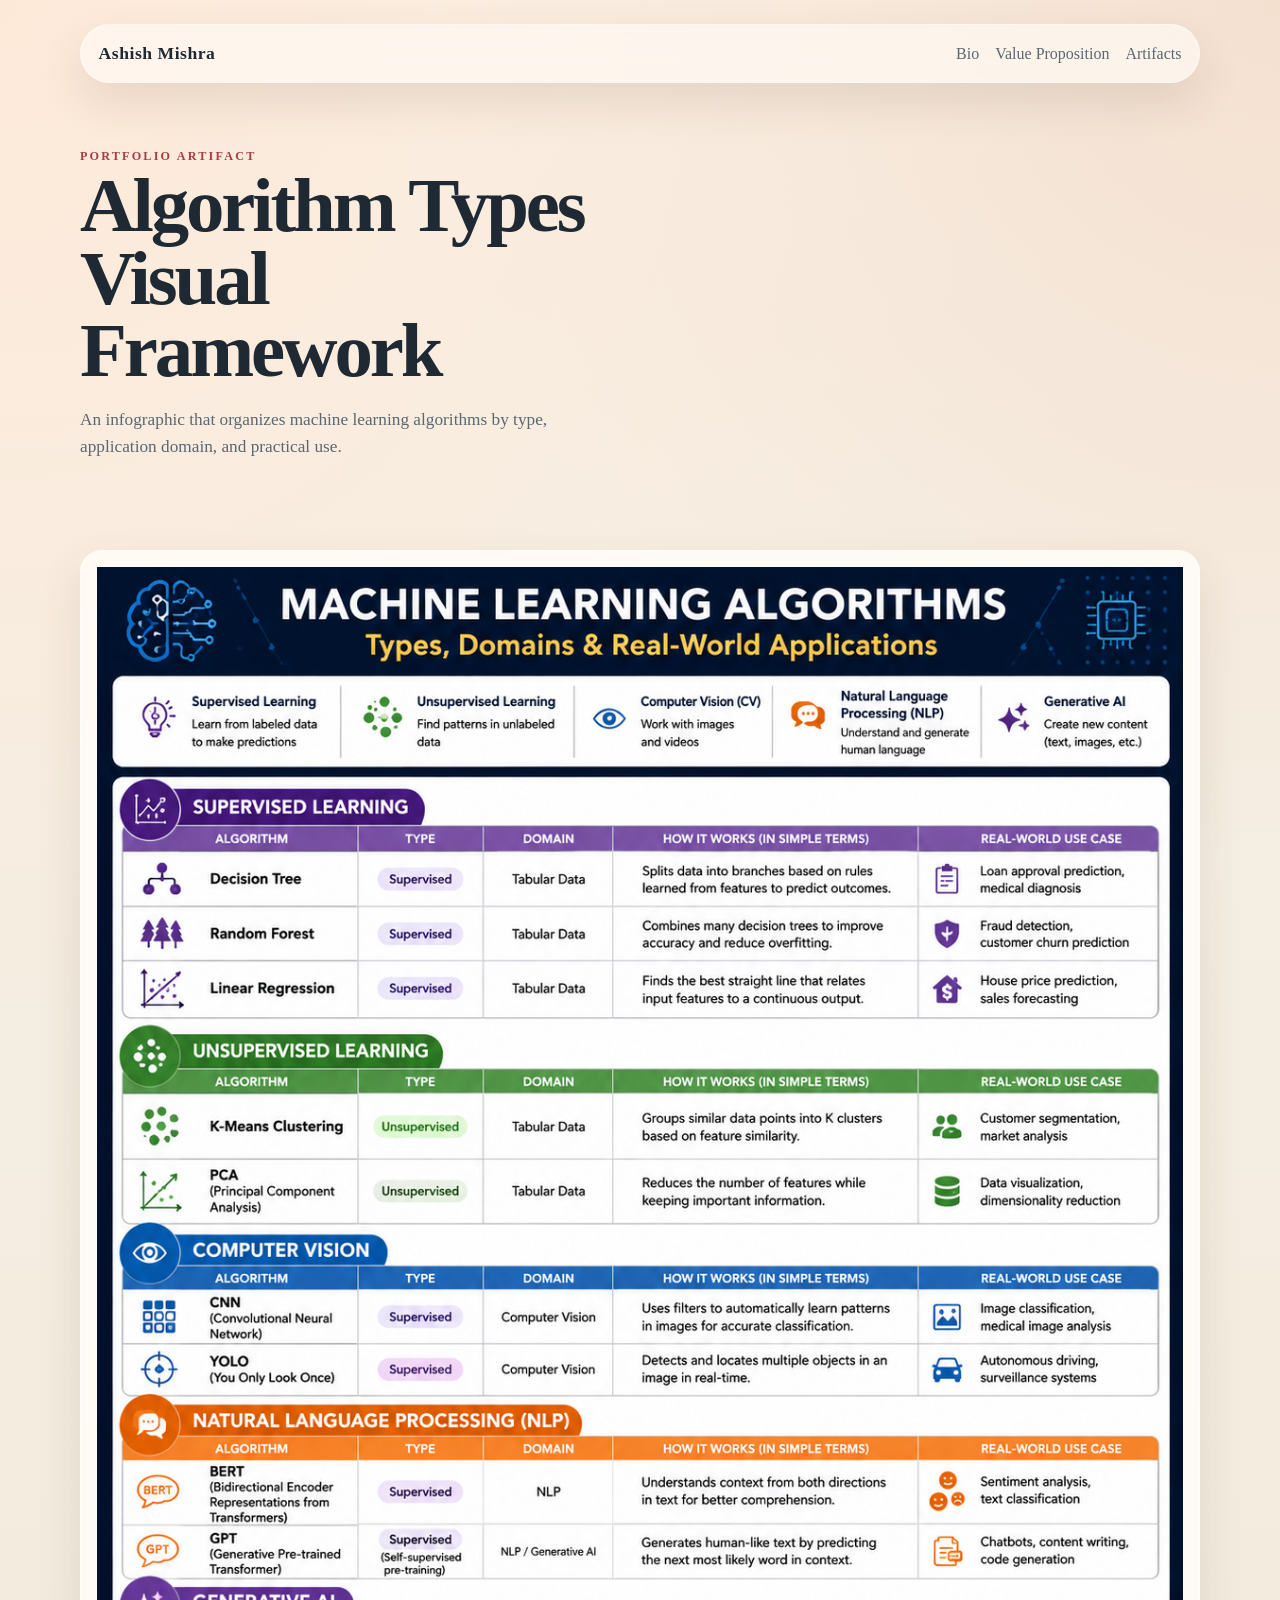
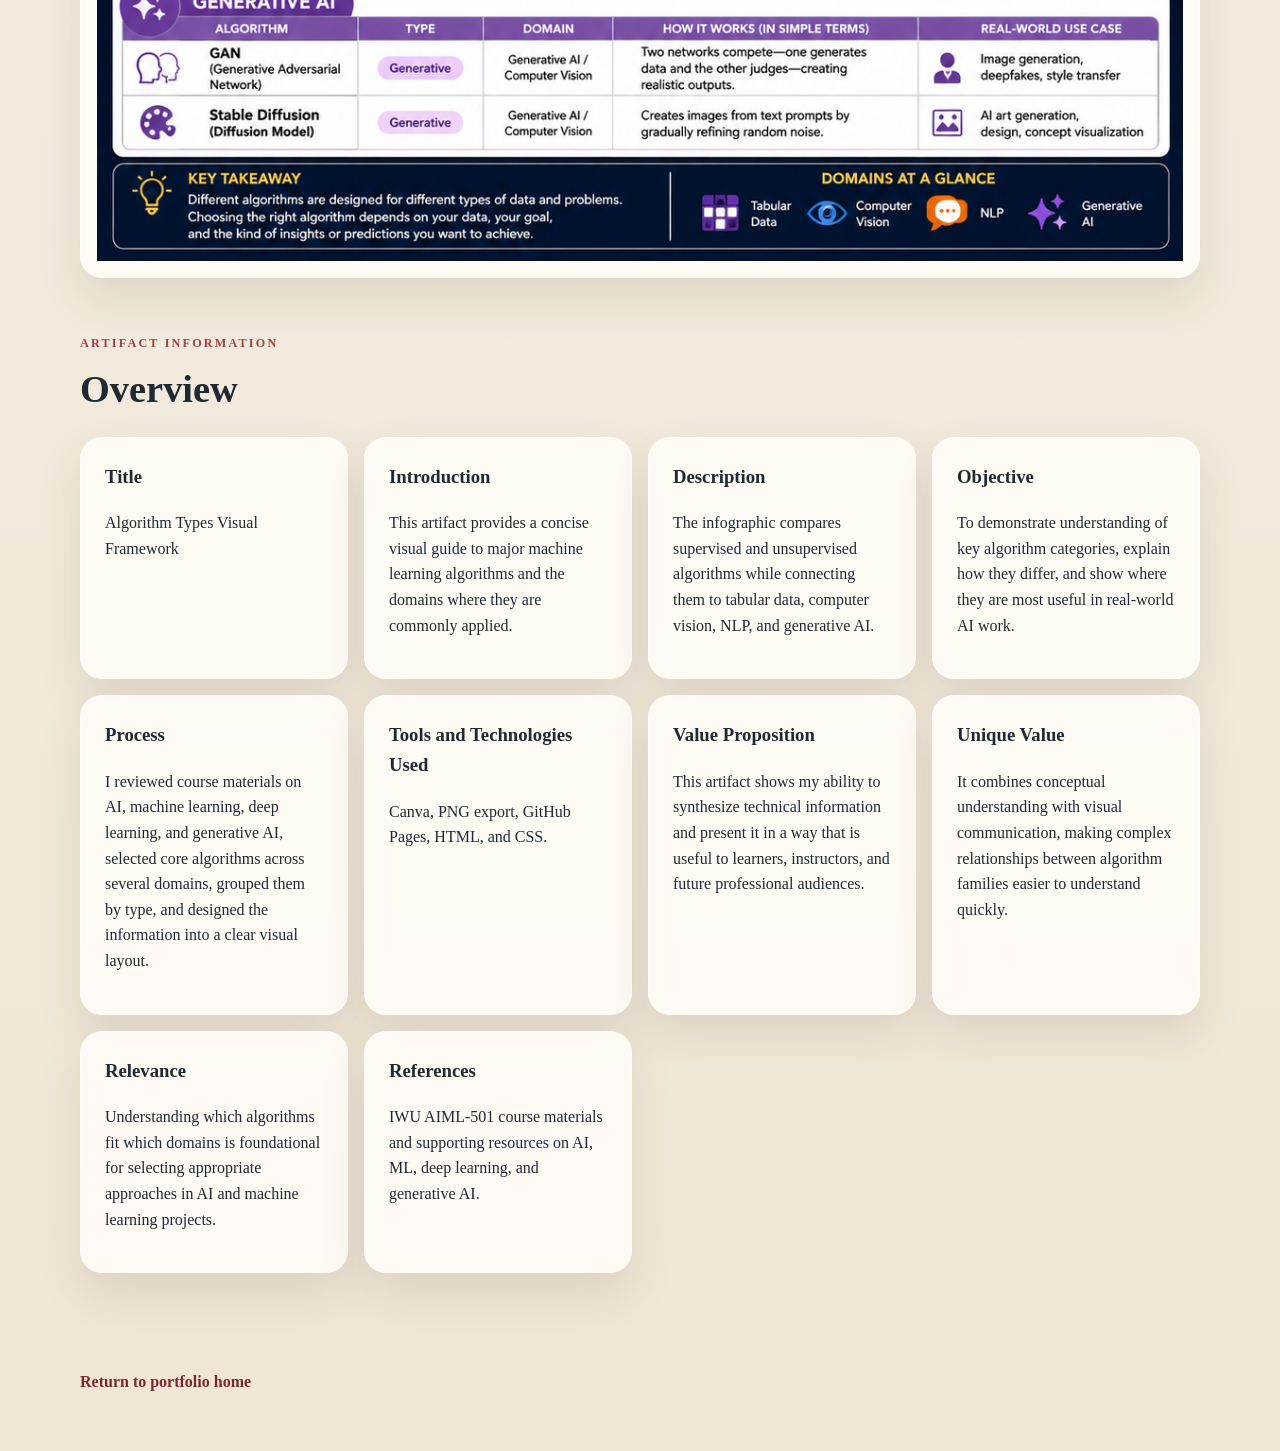
==== artifact-algorithm-types.html @ a8a14ce5 "Create initial GitHub Pages portfolio site" ====
<!DOCTYPE html>
<html lang="en">
<head>
  <meta charset="UTF-8">
  <meta name="viewport" content="width=device-width, initial-scale=1.0">
  <title>Algorithm Types Visual Framework | Ashish Mishra</title>
  <meta name="description" content="Portfolio artifact page for the Algorithm Types visual framework.">
  <link rel="stylesheet" href="styles.css">
</head>
<body>
  <header class="subpage-header">
    <nav class="nav">
      <a class="brand" href="index.html">Ashish Mishra</a>
      <div class="nav-links">
        <a href="index.html#bio">Bio</a>
        <a href="index.html#value">Value Proposition</a>
        <a href="index.html#artifacts">Artifacts</a>
      </div>
    </nav>
    <section class="subpage-intro">
      <p class="eyebrow">Portfolio Artifact</p>
      <h1>Algorithm Types Visual Framework</h1>
      <p class="lede">
        An infographic that organizes machine learning algorithms by type, application domain, and practical use.
      </p>
    </section>
  </header>

  <main class="artifact-page">
    <section class="section">
      <div class="image-frame">
        <img src="assets/images/algorithm_types.png" alt="Infographic showing algorithm types, categories, domains, and use cases.">
      </div>
    </section>

    <section class="section">
      <div class="section-heading">
        <p class="eyebrow">Artifact Information</p>
        <h2>Overview</h2>
      </div>
      <div class="info-grid">
        <article class="info-card">
          <h3>Title</h3>
          <p>Algorithm Types Visual Framework</p>
        </article>
        <article class="info-card">
          <h3>Introduction</h3>
          <p>
            This artifact provides a concise visual guide to major machine learning algorithms and the domains
            where they are commonly applied.
          </p>
        </article>
        <article class="info-card">
          <h3>Description</h3>
          <p>
            The infographic compares supervised and unsupervised algorithms while connecting them to tabular data,
            computer vision, NLP, and generative AI.
          </p>
        </article>
        <article class="info-card">
          <h3>Objective</h3>
          <p>
            To demonstrate understanding of key algorithm categories, explain how they differ, and show where
            they are most useful in real-world AI work.
          </p>
        </article>
        <article class="info-card">
          <h3>Process</h3>
          <p>
            I reviewed course materials on AI, machine learning, deep learning, and generative AI, selected core
            algorithms across several domains, grouped them by type, and designed the information into a clear visual layout.
          </p>
        </article>
        <article class="info-card">
          <h3>Tools and Technologies Used</h3>
          <p>Canva, PNG export, GitHub Pages, HTML, and CSS.</p>
        </article>
        <article class="info-card">
          <h3>Value Proposition</h3>
          <p>
            This artifact shows my ability to synthesize technical information and present it in a way that is useful
            to learners, instructors, and future professional audiences.
          </p>
        </article>
        <article class="info-card">
          <h3>Unique Value</h3>
          <p>
            It combines conceptual understanding with visual communication, making complex relationships between
            algorithm families easier to understand quickly.
          </p>
        </article>
        <article class="info-card">
          <h3>Relevance</h3>
          <p>
            Understanding which algorithms fit which domains is foundational for selecting appropriate approaches
            in AI and machine learning projects.
          </p>
        </article>
        <article class="info-card">
          <h3>References</h3>
          <p>
            IWU AIML-501 course materials and supporting resources on AI, ML, deep learning, and generative AI.
          </p>
        </article>
      </div>
    </section>
  </main>

  <footer class="footer">
    <p><a class="text-link" href="index.html">Return to portfolio home</a></p>
  </footer>
</body>
</html>
---- styles.css ----
:root {
  --bg: #f5efe3;
  --surface: rgba(255, 252, 247, 0.88);
  --surface-strong: #fffdf8;
  --text: #1f2933;
  --muted: #5b6773;
  --line: rgba(31, 41, 51, 0.12);
  --accent: #a63d40;
  --accent-dark: #7d2830;
  --accent-soft: #f4d9c6;
  --shadow: 0 20px 45px rgba(84, 60, 44, 0.12);
  --radius: 22px;
  --max: 1120px;
}

* {
  box-sizing: border-box;
}

html {
  scroll-behavior: smooth;
}

body {
  margin: 0;
  font-family: Georgia, "Times New Roman", serif;
  color: var(--text);
  background:
    radial-gradient(circle at top left, rgba(255, 232, 214, 0.85), transparent 32%),
    radial-gradient(circle at top right, rgba(244, 217, 198, 0.7), transparent 26%),
    linear-gradient(180deg, #f7f1e7 0%, #efe6d6 100%);
  line-height: 1.6;
}

img {
  max-width: 100%;
  display: block;
}

a {
  color: inherit;
  text-decoration: none;
}

.hero,
.subpage-header {
  padding: 1.5rem 1.25rem 3rem;
}

.nav,
.hero-content,
.subpage-intro,
.section,
.footer {
  width: min(var(--max), calc(100% - 2rem));
  margin: 0 auto;
}

.nav {
  display: flex;
  align-items: center;
  justify-content: space-between;
  gap: 1rem;
  padding: 0.9rem 1.1rem;
  background: rgba(255, 250, 244, 0.7);
  border: 1px solid rgba(255, 255, 255, 0.45);
  backdrop-filter: blur(12px);
  border-radius: 999px;
  box-shadow: var(--shadow);
}

.brand {
  font-size: 1.1rem;
  font-weight: 700;
  letter-spacing: 0.03em;
}

.nav-links {
  display: flex;
  flex-wrap: wrap;
  gap: 1rem;
  color: var(--muted);
}

.hero-content,
.subpage-intro {
  padding-top: 4rem;
}

.hero-content h1,
.subpage-intro h1 {
  margin: 0.2rem 0 1rem;
  max-width: 14ch;
  font-size: clamp(2.7rem, 6vw, 5.5rem);
  line-height: 0.95;
  letter-spacing: -0.04em;
}

.lede {
  max-width: 62ch;
  font-size: 1.08rem;
  color: var(--muted);
}

.eyebrow {
  margin: 0;
  text-transform: uppercase;
  letter-spacing: 0.18em;
  font-size: 0.76rem;
  font-weight: 700;
  color: var(--accent);
}

.hero-actions {
  display: flex;
  flex-wrap: wrap;
  gap: 0.9rem;
  margin-top: 1.75rem;
}

.button,
.button-secondary {
  display: inline-flex;
  align-items: center;
  justify-content: center;
  padding: 0.9rem 1.3rem;
  border-radius: 999px;
  font-weight: 700;
  transition: transform 160ms ease, background 160ms ease;
}

.button {
  background: var(--accent);
  color: #fff8f1;
}

.button-secondary {
  background: transparent;
  color: var(--accent-dark);
  border: 1px solid rgba(166, 61, 64, 0.28);
}

.button:hover,
.button-secondary:hover,
.text-link:hover {
  transform: translateY(-1px);
}

.section {
  padding: 1.5rem 0 2rem;
}

.section-heading {
  margin-bottom: 1rem;
}

.section-heading h2 {
  margin: 0.35rem 0 0;
  font-size: clamp(1.8rem, 3vw, 2.6rem);
}

.card,
.artifact-card,
.info-card,
.image-frame {
  background: var(--surface);
  border: 1px solid rgba(255, 255, 255, 0.56);
  border-radius: var(--radius);
  box-shadow: var(--shadow);
}

.card,
.info-card {
  padding: 1.5rem;
}

.prose p {
  margin-top: 0;
}

.prose p:last-child {
  margin-bottom: 0;
}

.artifact-grid,
.info-grid {
  display: grid;
  gap: 1rem;
}

.artifact-grid {
  grid-template-columns: repeat(auto-fit, minmax(240px, 1fr));
}

.artifact-card {
  padding: 1.35rem;
}

.artifact-card-featured {
  background:
    linear-gradient(180deg, rgba(255, 247, 238, 0.96), rgba(252, 239, 224, 0.92));
}

.artifact-tag {
  margin: 0 0 0.3rem;
  color: var(--accent);
  font-weight: 700;
  letter-spacing: 0.04em;
  text-transform: uppercase;
  font-size: 0.78rem;
}

.artifact-card h3,
.info-card h3 {
  margin-top: 0;
}

.text-link {
  color: var(--accent-dark);
  font-weight: 700;
}

.artifact-page {
  padding-bottom: 2rem;
}

.image-frame {
  padding: 1rem;
}

.info-grid {
  grid-template-columns: repeat(auto-fit, minmax(240px, 1fr));
}

.footer {
  padding: 1rem 0 2.5rem;
  color: var(--muted);
}

@media (max-width: 720px) {
  .nav {
    border-radius: 28px;
    align-items: flex-start;
    flex-direction: column;
  }

  .hero-content,
  .subpage-intro {
    padding-top: 2.75rem;
  }

  .hero-content h1,
  .subpage-intro h1 {
    max-width: none;
  }
}
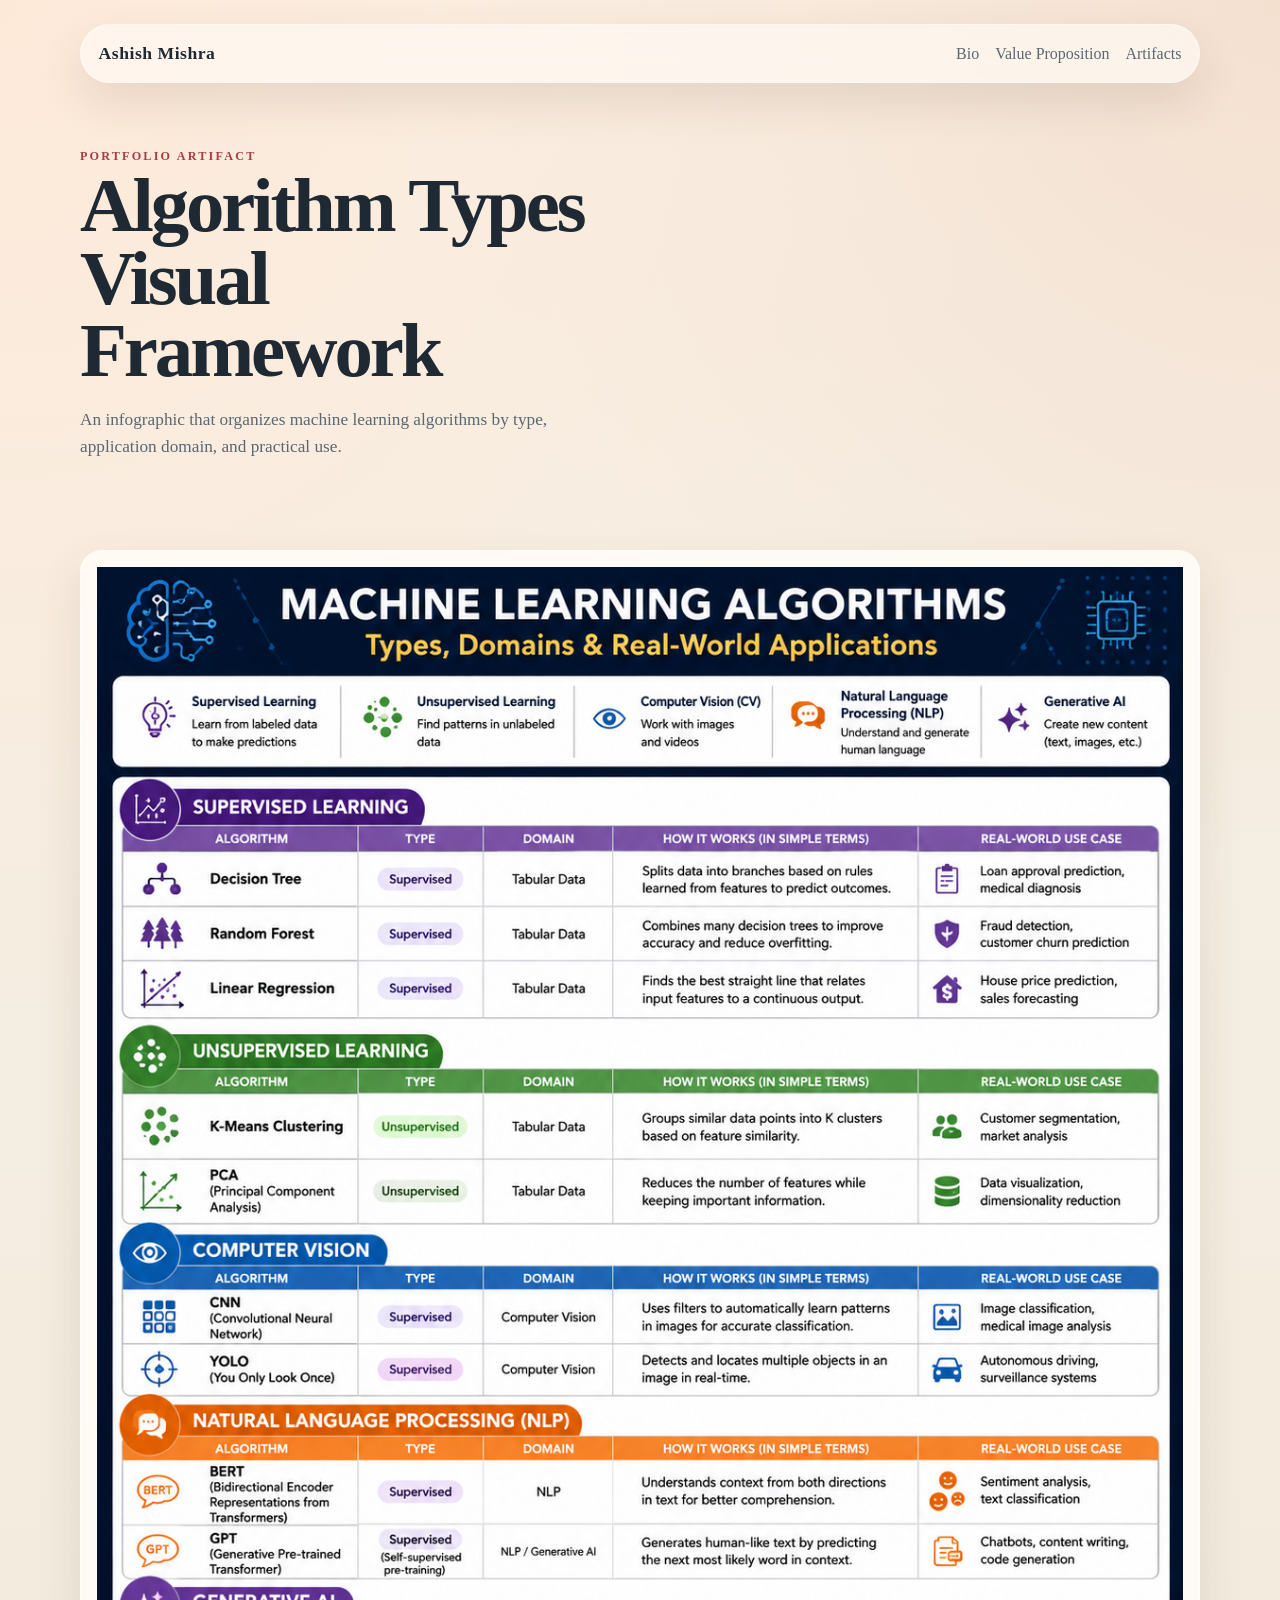
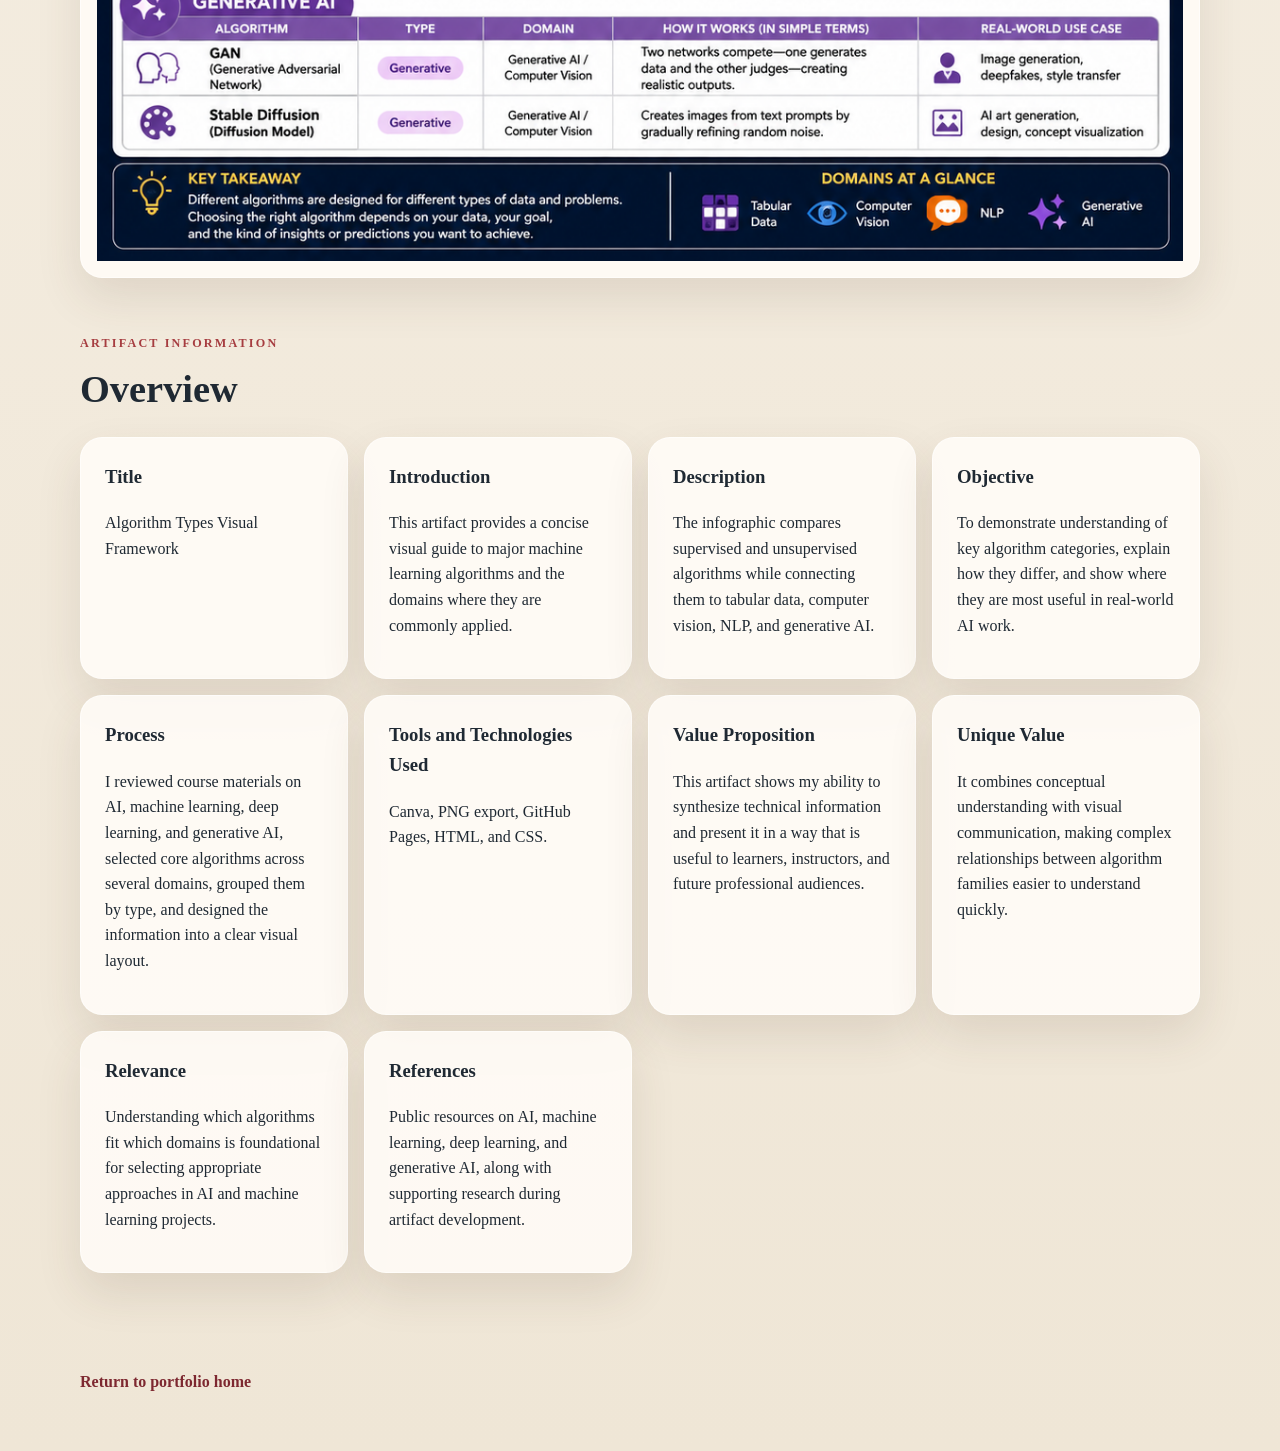
==== commit c19c8123: "Remove course-specific portfolio references" ====
--- a/artifact-algorithm-types.html
+++ b/artifact-algorithm-types.html
@@ -99,7 +99,7 @@
         <article class="info-card">
           <h3>References</h3>
           <p>
-            IWU AIML-501 course materials and supporting resources on AI, ML, deep learning, and generative AI.
+            Public resources on AI, machine learning, deep learning, and generative AI, along with supporting research during artifact development.
           </p>
         </article>
       </div>
